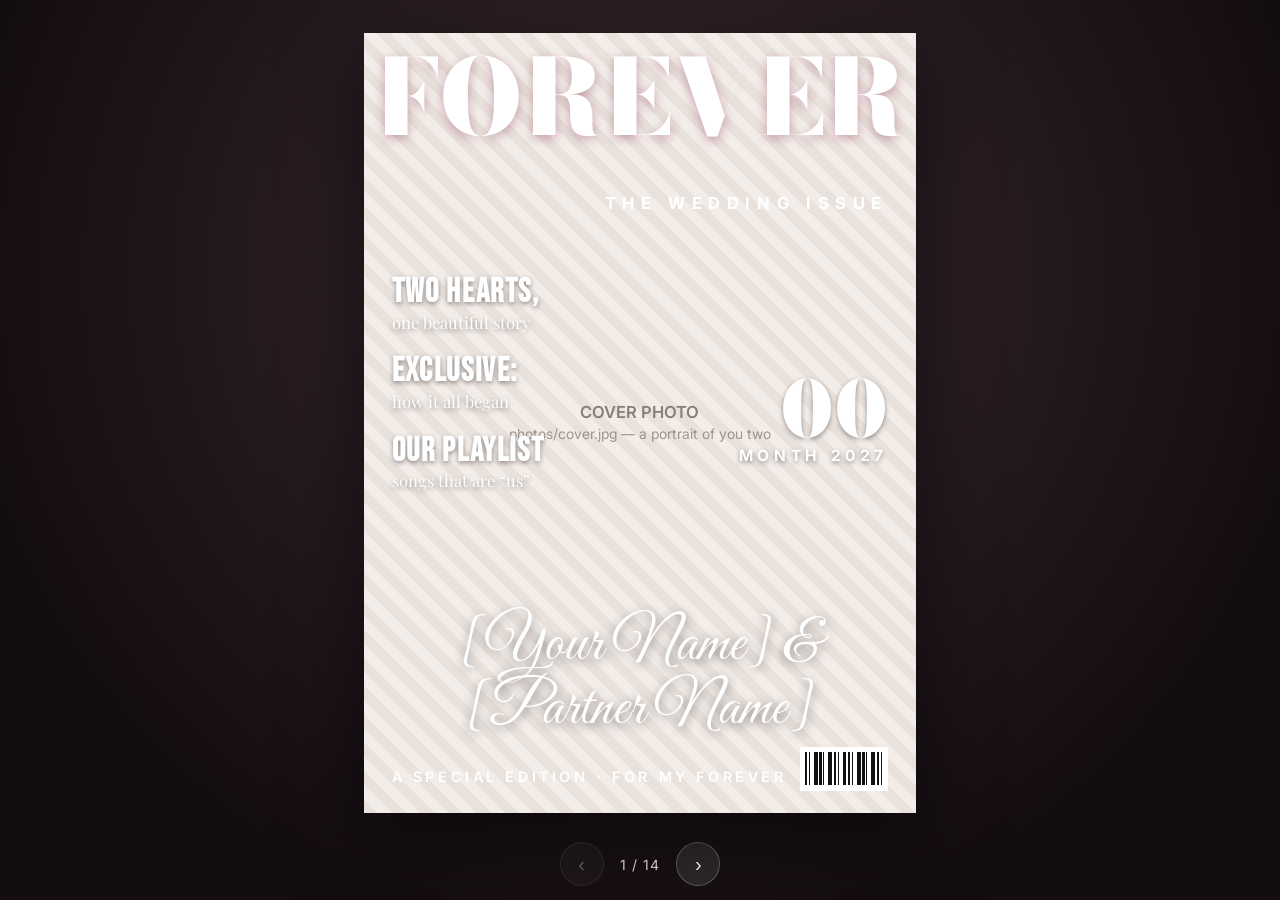
==== s-2LkujtLw9VCy5qex/index.html @ 092d762c "Add wedding magazine Co-Authored-By: Claude Opus 5.5 <noreply@anthropic.com> Claude-Session: https:/" ====
<!DOCTYPE html>
<html lang="en">
<head>
<meta charset="UTF-8">
<meta name="robots" content="noindex, nofollow, noarchive">
<meta name="viewport" content="width=device-width, initial-scale=1">
<title>Forever — The Wedding Issue</title>
<link rel="preconnect" href="https://fonts.googleapis.com">
<link rel="preconnect" href="https://fonts.gstatic.com" crossorigin>
<link href="https://fonts.googleapis.com/css2?family=Bodoni+Moda:ital,wght@0,400;0,700;0,900;1,400&family=Playfair+Display:ital,wght@0,400;0,700;0,900;1,400&family=Great+Vibes&family=Caveat:wght@400;700&family=Bebas+Neue&family=Old+Standard+TT:ital,wght@0,400;0,700;1,400&family=UnifrakturMaguntia&family=Inter:wght@300;400;600&family=Pacifico&display=swap" rel="stylesheet">
<style>
/* =========================================================
   EDIT NAMES / DATES IN THE CONFIG BLOCK AT THE BOTTOM.
   PHOTOS: drop files into /photos with the names shown on
   each placeholder (e.g. photos/cover.jpg). They appear
   automatically.
   ========================================================= */
*{box-sizing:border-box;margin:0;padding:0}
html,body{height:100%}
body{font-family:Inter,sans-serif;background:radial-gradient(circle at 50% 30%,#3b2a2f,#140d10 75%);color:#222;overflow:hidden;display:flex;flex-direction:column}
.stage{flex:1;display:flex;align-items:center;justify-content:center;perspective:2200px;padding:2vh 2vw 0}
.book{display:flex;gap:0;filter:drop-shadow(0 25px 40px rgba(0,0,0,.55))}
.page{--w:min(44vw, calc((100vh - 120px) / 1.414));width:var(--w);aspect-ratio:1/1.414;position:relative;overflow:hidden;container-type:inline-size;background:#fff;display:none}
.page.show{display:block;animation:flipIn .55s ease}
.page.show.left{transform-origin:right center}
.page.show.right{transform-origin:left center}
.page.left::after{content:"";position:absolute;inset:0 0 0 auto;width:8%;background:linear-gradient(to left,rgba(0,0,0,.22),transparent);pointer-events:none;z-index:50}
.page.right::after{content:"";position:absolute;inset:0 auto 0 0;width:8%;background:linear-gradient(to right,rgba(0,0,0,.22),transparent);pointer-events:none;z-index:50}
@keyframes flipIn{from{opacity:0;transform:rotateY(-25deg) scale(.97)}to{opacity:1;transform:none}}
.single .page{--w:min(92vw, calc((100vh - 120px) / 1.414))}
.single .page::after{display:none}
nav{display:flex;align-items:center;justify-content:center;gap:16px;padding:14px;color:#f3dfe4;font-size:14px;letter-spacing:.08em}
nav button{background:rgba(255,255,255,.1);border:1px solid rgba(255,255,255,.25);color:#fff;border-radius:999px;width:44px;height:44px;font-size:20px;cursor:pointer}
nav button:hover{background:rgba(255,255,255,.22)}
nav button:disabled{opacity:.3;cursor:default}

/* ---------- shared pieces ---------- */
.ph{position:absolute;background:repeating-linear-gradient(45deg,#e9e1dc,#e9e1dc 10px,#f3ede9 10px,#f3ede9 20px);background-size:cover;background-position:center;display:flex;align-items:center;justify-content:center;text-align:center;color:#8b7d77;font:600 2.4cqw/1.3 Inter,sans-serif;padding:3cqw;overflow:hidden}
.ph.loaded{color:transparent}
.ph.loaded span{display:none}
.ph span small{display:block;font-weight:400;opacity:.8;margin-top:.6cqw}
.polaroid{position:absolute;background:#fff;padding:2.2cqw 2.2cqw 7cqw;box-shadow:0 1cqw 2.5cqw rgba(0,0,0,.25)}
.polaroid .ph{position:relative;width:100%;height:100%}
.polaroid em{position:absolute;bottom:1.6cqw;left:0;right:0;text-align:center;font:400 3.6cqw Caveat,cursive;color:#333}
.tape{position:absolute;width:16cqw;height:4.5cqw;background:rgba(255,236,190,.75);box-shadow:0 .3cqw .6cqw rgba(0,0,0,.1);z-index:5}
.edit{outline:none}
.abs{position:absolute}
.sticker{position:absolute;font-size:7cqw;line-height:1;z-index:6;filter:drop-shadow(0 .4cqw .5cqw rgba(0,0,0,.2))}
.filmstrip{position:absolute;background:#111;padding:2.5cqw 4.5cqw;display:flex;flex-direction:column;gap:2cqw}
.filmstrip::before,.filmstrip::after{content:"";position:absolute;top:0;bottom:0;width:2.6cqw;background:repeating-linear-gradient(to bottom,transparent 0 1.6cqw,#f5f5f5 1.6cqw 3.2cqw,transparent 3.2cqw 4.4cqw)}
.filmstrip::before{left:1cqw}.filmstrip::after{right:1cqw}
.filmstrip .ph{position:relative;flex:1}

/* ---------- P1: COVER (coquette fashion masthead) ---------- */
.cover{background:#f7c6d3}
.cover .ph{inset:0;font-size:3cqw}
.cover .mast{position:absolute;top:3cqw;left:0;right:0;text-align:center;font:900 19cqw/0.9 "Bodoni Moda",serif;letter-spacing:-.3cqw;white-space:nowrap;color:#fff;mix-blend-mode:normal;text-shadow:0 .5cqw 2cqw rgba(120,20,60,.35);z-index:3}
.cover .issue{position:absolute;top:29cqw;right:5cqw;font:700 3cqw Inter;letter-spacing:.4em;color:#fff;z-index:3}
.cover .lines{position:absolute;left:5cqw;top:44cqw;width:36cqw;color:#fff;z-index:3;text-shadow:0 .3cqw 1cqw rgba(0,0,0,.4)}
.cover .lines b{display:block;font:900 6cqw/1 "Bebas Neue";letter-spacing:.05em}
.cover .lines p{font:400 3cqw/1.3 "Playfair Display";margin:.5cqw 0 4cqw}
.cover .names{position:absolute;bottom:13cqw;left:0;right:0;text-align:center;color:#fff;font:400 11cqw/1.05 "Great Vibes";z-index:3;padding:0 6cqw;text-shadow:0 .5cqw 2cqw rgba(0,0,0,.45)}
.cover .ed{position:absolute;right:5cqw;top:62cqw;text-align:right;color:#fff;z-index:3;text-shadow:0 .3cqw 1cqw rgba(0,0,0,.4)}
.cover .ed b{font:900 14cqw/0.9 "Bodoni Moda";display:block}
.cover .ed span{font:700 2.8cqw Inter;letter-spacing:.3em}
.barcode{position:absolute;bottom:4cqw;right:5cqw;width:16cqw;height:8cqw;background:#fff;padding:1cqw;z-index:3}
.barcode i{display:block;height:100%;background:repeating-linear-gradient(90deg,#111 0 .4cqw,transparent .4cqw .7cqw,#111 .7cqw .9cqw,transparent .9cqw 1.6cqw,#111 1.6cqw 2.3cqw,transparent 2.3cqw 2.6cqw)}
.cover .bottom{position:absolute;bottom:5cqw;left:5cqw;font:600 2.6cqw Inter;letter-spacing:.25em;color:#fff;z-index:3}

/* ---------- P2-3: VINTAGE NEWSPAPER ---------- */
.news{background:#f1e8d6;color:#1d1a16;font-family:"Old Standard TT",serif;padding:4% 5% 6%}
.news.show{display:flex;flex-direction:column}
.news .top{display:flex;justify-content:space-between;font:400 2.2cqw "Old Standard TT";border-bottom:.3cqw solid #1d1a16;padding-bottom:1cqw;text-transform:uppercase;letter-spacing:.1em}
.news .flag{font:400 10.5cqw/1.1 UnifrakturMaguntia;text-align:center;margin:1.5cqw 0 .5cqw}
.news .rule{border-top:.3cqw solid #1d1a16;border-bottom:.15cqw solid #1d1a16;height:1.2cqw;margin-bottom:2.5cqw}
.news h2{font:700 10cqw/0.95 "Playfair Display";text-transform:uppercase;letter-spacing:-.2cqw;text-align:center}
.news h3{font:italic 400 4cqw "Old Standard TT";text-align:center;margin:1.5cqw 0 3cqw}
.news .cols{columns:2;column-gap:4cqw;font-size:3cqw;line-height:1.5;text-align:justify}
.news .cols p+p{margin-top:1.5cqw}
.news .cols p:first-child::first-letter{font:700 8cqw/0.8 "Playfair Display";float:left;margin:.6cqw 1cqw 0 0}
.news .ph{filter:grayscale(1) sepia(.25)}
.news .quote{border-top:.3cqw solid;border-bottom:.3cqw solid;padding:2cqw 0;margin:3cqw 0;font:italic 700 4.4cqw/1.2 "Playfair Display";text-align:center}
.news .cap{font:italic 2.2cqw "Old Standard TT";text-align:center;margin-top:1cqw}

/* ---------- P4-5: COQUETTE PINK SCRAPBOOK ---------- */
.coq{background:#ffe3ea;background-image:linear-gradient(45deg,#ffd0dc 25%,transparent 25%,transparent 75%,#ffd0dc 75%),linear-gradient(45deg,#ffd0dc 25%,transparent 25%,transparent 75%,#ffd0dc 75%);background-size:10cqw 10cqw;background-position:0 0,5cqw 5cqw}
.coq .card{position:absolute;background:#fff;border-radius:3cqw;box-shadow:0 1cqw 3cqw rgba(200,60,110,.25)}
.coq h2{font:400 13cqw/0.9 Pacifico;color:#d6336c;position:absolute}
.player{position:absolute;background:#d6336c;color:#fff;border-radius:3cqw;padding:3.5cqw;box-shadow:0 1cqw 3cqw rgba(160,30,80,.35)}
.player .art{position:relative;width:100%;aspect-ratio:1;border-radius:2cqw}
.player .t{font:700 4cqw Inter;margin-top:2.5cqw}
.player .a{font:400 2.8cqw Inter;opacity:.85}
.player .bar{height:.8cqw;background:rgba(255,255,255,.35);border-radius:1cqw;margin:2.5cqw 0 1cqw;position:relative}
.player .bar::before{content:"";position:absolute;inset:0 45% 0 0;background:#fff;border-radius:1cqw}
.player .times{display:flex;justify-content:space-between;font-size:2.2cqw;opacity:.85}
.player .ctrl{display:flex;justify-content:center;gap:6cqw;font-size:5cqw;margin-top:1.5cqw}
.tracks{position:absolute;font:400 3.4cqw/1.55 Caveat;color:#7a1f42}
.tracks li{list-style:none}
.tracks li::before{content:"♥ ";color:#d6336c}
.coq .note{position:absolute;background:#fff8c9;padding:3cqw;font:400 3.6cqw/1.25 Caveat;color:#5a3a2a;box-shadow:0 .8cqw 1.5cqw rgba(0,0,0,.15);transform:rotate(-3deg)}

/* ---------- P6-7: SEARCH + WHO'S THAT (editorial white) ---------- */
.edi{background:#fff}
.search{position:absolute;left:6cqw;right:6cqw;top:6cqw}
.search .logo{font:700 9cqw "Playfair Display";text-align:center;letter-spacing:-.3cqw}
.search .logo span:nth-child(1){color:#4285f4}.search .logo span:nth-child(2){color:#ea4335}.search .logo span:nth-child(3){color:#fbbc05}.search .logo span:nth-child(4){color:#4285f4}.search .logo span:nth-child(5){color:#34a853}.search .logo span:nth-child(6){color:#ea4335}
.search .box{border:.3cqw solid #ddd;border-radius:10cqw;padding:2.4cqw 4cqw;font:400 3.2cqw Inter;color:#333;margin-top:2cqw;box-shadow:0 .5cqw 1.5cqw rgba(0,0,0,.08);display:flex;gap:2cqw;align-items:center}
.search .tabs{display:flex;gap:4cqw;font:400 2.4cqw Inter;color:#666;margin:2.5cqw 0 0 3cqw}
.search .tabs b{color:#1a73e8;border-bottom:.4cqw solid #1a73e8;padding-bottom:.6cqw}
.grid{position:absolute;display:grid;gap:1.6cqw}
.grid .ph{position:relative}
.who{background:#f6f3ee}
.who h2{position:absolute;right:5cqw;bottom:6cqw;font:400 17cqw/0.82 "Bodoni Moda";text-align:right;color:#111}
.who h2 i{font-style:italic}
.who .tag{position:absolute;font:400 3.6cqw Caveat;background:#fff;padding:1cqw 2.5cqw;box-shadow:0 .5cqw 1cqw rgba(0,0,0,.12)}

/* ---------- P8-9: RED & BLACK ROMANCE ---------- */
.rom{background:#7d0c1c;color:#fff}
.rom.dark{background:#111}
.rom h2{position:absolute;font:400 12cqw/0.95 Pacifico;color:#fff}
.rom .hindi{position:absolute;font:700 8cqw/1 "Bebas Neue";letter-spacing:.06em}
.stamp{position:absolute;background:#fff;padding:2.6cqw;outline:1.6cqw dotted #fff;outline-offset:-.4cqw;box-shadow:0 1.5cqw 3cqw rgba(0,0,0,.35)}
.stamp .ph{position:relative;width:100%;height:100%}
.rom p.small{position:absolute;font:400 2.6cqw/1.5 "Playfair Display";opacity:.9}
.heart{position:absolute;width:30cqw;aspect-ratio:1;background:#e03150;-webkit-mask:url('data:image/svg+xml;utf8,<svg xmlns="http://www.w3.org/2000/svg" viewBox="0 0 24 24"><path d="M12 21s-7.5-4.6-10-9.3C.3 8.3 2.4 4 6.4 4c2.3 0 3.9 1.3 5.6 3.3C13.7 5.3 15.3 4 17.6 4c4 0 6.1 4.3 4.4 7.7C19.5 16.4 12 21 12 21z"/></svg>') center/contain no-repeat;mask:url('data:image/svg+xml;utf8,<svg xmlns="http://www.w3.org/2000/svg" viewBox="0 0 24 24"><path d="M12 21s-7.5-4.6-10-9.3C.3 8.3 2.4 4 6.4 4c2.3 0 3.9 1.3 5.6 3.3C13.7 5.3 15.3 4 17.6 4c4 0 6.1 4.3 4.4 7.7C19.5 16.4 12 21 12 21z"/></svg>') center/contain no-repeat;display:flex;align-items:center;justify-content:center}

/* ---------- P10-11: MINIMAL BEIGE WEDDING ---------- */
.min{background:#f4ede3;color:#4a3f35}
.min h2{position:absolute;font:400 11cqw/1 "Great Vibes";color:#8a6e52}
.min .caps{position:absolute;font:600 2.4cqw Inter;letter-spacing:.45em;text-transform:uppercase;color:#8a6e52}
.min .serif{position:absolute;font:400 3.2cqw/1.6 "Playfair Display";color:#4a3f35}
.timeline{position:absolute;left:12cqw;right:8cqw;top:46cqw;border-left:.3cqw solid #c7b29a;padding-left:6cqw}
.timeline div{position:relative;margin-bottom:5.5cqw}
.timeline div::before{content:"";position:absolute;left:-7.7cqw;top:.8cqw;width:3cqw;height:3cqw;border-radius:50%;background:#f4ede3;border:.4cqw solid #8a6e52}
.timeline b{font:700 2.4cqw Inter;letter-spacing:.3em;color:#8a6e52;display:block}
.timeline span{font:400 4.6cqw "Playfair Display"}
.timeline small{display:block;font:400 2.8cqw/1.4 "Playfair Display";color:#7b6d60;margin-top:.5cqw}
.arch{position:absolute;border-radius:50cqw 50cqw 0 0;overflow:hidden}
.arch .ph{inset:0}

/* ---------- P12: LETTER + PHOTOBOOTH ---------- */
.letter{background:#fffdf8;background-image:repeating-linear-gradient(transparent 0 6.4cqw,#e3e8f4 6.4cqw 6.6cqw);color:#2b2b55}
.letter::before{content:"";position:absolute;left:12cqw;top:0;bottom:0;width:.3cqw;background:#f0a5b5}
.letter .body{position:absolute;left:16cqw;right:7cqw;top:20cqw;font:400 4.4cqw/6.6cqw Caveat}
.letter h2{position:absolute;left:16cqw;top:7cqw;font:400 9cqw Great Vibes;color:#b8325b}
.booth{background:#1a1a1a}
/* ---------- BACK COVER ---------- */
.back{background:#111;color:#fff}
.back .ph{inset:0}
.back .shade{position:absolute;inset:0;background:linear-gradient(transparent 35%,rgba(0,0,0,.85));z-index:2}
.back .card{position:absolute;left:8cqw;right:8cqw;bottom:8cqw;z-index:3;background:rgba(255,255,255,.12);backdrop-filter:blur(6px);border:.2cqw solid rgba(255,255,255,.25);border-radius:4cqw;padding:5cqw}
.back h2{font:400 11cqw/1 "Great Vibes";text-align:center}
.back .t{font:700 4cqw Inter;text-align:center;margin-top:2cqw}
.back .a{font:400 2.8cqw Inter;text-align:center;opacity:.8}
.back .bar{height:.7cqw;background:rgba(255,255,255,.3);margin:3cqw 0 1cqw;border-radius:1cqw;position:relative}
.back .bar::before{content:"";position:absolute;inset:0 30% 0 0;background:#fff;border-radius:1cqw}
.back .ctrl{display:flex;justify-content:center;gap:8cqw;font-size:6cqw;margin-top:2cqw}
.pageno{position:absolute;bottom:2.5cqw;font:600 2cqw Inter;letter-spacing:.2em;opacity:.55;z-index:20}
.left .pageno{left:4cqw}.right .pageno{right:4cqw}
</style>
</head>
<body>
<div class="stage"><div class="book" id="book">

<!-- ============ PAGE 1 — COVER ============ -->
<section class="page cover">
  <div class="ph" data-src="photos/cover.jpg"><span>COVER PHOTO<small>photos/cover.jpg — a portrait of you two</small></span></div>
  <div class="mast edit" contenteditable>FOREVER</div>
  <div class="issue">THE WEDDING ISSUE</div>
  <div class="lines">
    <b class="edit" contenteditable>Two Hearts,</b><p class="edit" contenteditable>one beautiful story</p>
    <b class="edit" contenteditable>Exclusive:</b><p class="edit" contenteditable>how it all began</p>
    <b class="edit" contenteditable>Our Playlist</b><p class="edit" contenteditable>songs that are “us”</p>
  </div>
  <div class="ed"><b data-fill="day">00</b><span data-fill="monthYear">MONTH 2027</span></div>
  <div class="names" data-fill="couple">Name &amp; Name</div>
  <div class="bottom">A SPECIAL EDITION · FOR MY FOREVER</div>
  <div class="barcode"><i></i></div>
</section>

<!-- ============ PAGE 2 — NEWSPAPER (left) ============ -->
<section class="page news">
  <div class="top"><span>Vol. I · No. 1</span><span data-fill="dateLong">Wedding Day</span><span>Priceless</span></div>
  <div class="flag">The Forever Chronicle</div>
  <div class="rule"></div>
  <h2 class="edit" contenteditable>Extra! Extra!<br>They Said Yes!</h2>
  <h3 class="edit" contenteditable>A love story years in the making</h3>
  <div class="ph" data-src="photos/news-1.jpg" style="position:relative;flex:1"><span>PHOTO<small>photos/news-1.jpg — your first photo together</small></span></div>
  <div class="cap edit" contenteditable>Where it all started — [place, year]</div>
</section>

<!-- ============ PAGE 3 — NEWSPAPER (right) ============ -->
<section class="page news">
  <div class="top"><span>Love Section</span><span>Page 3</span><span>Special Report</span></div>
  <div class="cols edit" contenteditable style="margin-top:3cqw">
    <p>[How you met.] It began on an ordinary day in [city], when [Partner] walked in and everything quietly changed. Write the real story here — the first conversation, the first impression, the moment you knew.</p>
    <p>[The first date.] Sources close to the couple confirm the first date involved [place], [food] and a conversation that lasted far longer than planned.</p>
    <p>[The proposal.] On [date], at [place], the question was asked. Witnesses report happy tears and a very quick “yes”.</p>
    <p>[Today.] And now the two begin their greatest chapter yet — together, forever.</p>
  </div>
  <div class="quote edit" contenteditable>“You are my favourite headline.”</div>
  <div class="ph" data-src="photos/news-2.jpg" style="position:relative;flex:1"><span>PHOTO<small>photos/news-2.jpg — the proposal</small></span></div>
</section>

<!-- ============ PAGE 4 — COQUETTE: PLAYLIST (left) ============ -->
<section class="page coq">
  <h2 style="left:6cqw;top:5cqw" class="edit" contenteditable>our<br>playlist</h2>
  <div class="player" style="left:8cqw;top:40cqw;width:46cqw">
    <div class="ph art" data-src="photos/playlist.jpg"><span>PHOTO<small>photos/playlist.jpg</small></span></div>
    <div class="t edit" contenteditable>[Our Song]</div>
    <div class="a edit" contenteditable>[Artist]</div>
    <div class="bar"></div><div class="times"><span>1:42</span><span>3:58</span></div>
    <div class="ctrl"><span>⏮</span><span>⏸</span><span>⏭</span></div>
  </div>
  <ul class="tracks edit" contenteditable style="left:60cqw;top:44cqw;width:36cqw">
    <li>[Song 1]</li><li>[Song 2]</li><li>[Song 3]</li><li>[Song 4]</li><li>[Song 5]</li><li>[Song 6]</li>
  </ul>
  <div class="sticker" style="right:6cqw;top:8cqw">🎀</div>
  <div class="sticker" style="left:58cqw;top:30cqw">🍒</div>
  <div class="note edit" contenteditable style="left:58cqw;bottom:10cqw;width:34cqw">same hearts,<br>same songs,<br>same us ♡</div>
</section>

<!-- ============ PAGE 5 — COQUETTE: LITTLE MOMENTS (right) ============ -->
<section class="page coq">
  <h2 style="right:6cqw;top:5cqw;text-align:right" class="edit" contenteditable>little<br>moments</h2>
  <div class="polaroid" style="left:6cqw;top:12cqw;width:42cqw;height:50cqw;transform:rotate(-5deg)"><div class="ph" data-src="photos/moment-1.jpg"><span>photos/moment-1.jpg</span></div><em class="edit" contenteditable>coffee dates ☕</em></div>
  <div class="tape" style="left:18cqw;top:10cqw;transform:rotate(-8deg)"></div>
  <div class="polaroid" style="right:6cqw;top:44cqw;width:42cqw;height:50cqw;transform:rotate(4deg)"><div class="ph" data-src="photos/moment-2.jpg"><span>photos/moment-2.jpg</span></div><em class="edit" contenteditable>late-night drives</em></div>
  <div class="tape" style="right:16cqw;top:42cqw;transform:rotate(6deg)"></div>
  <div class="polaroid" style="left:8cqw;top:75cqw;width:42cqw;height:50cqw;transform:rotate(-2deg)"><div class="ph" data-src="photos/moment-3.jpg"><span>photos/moment-3.jpg</span></div><em class="edit" contenteditable>our silly faces</em></div>
  <div class="sticker" style="right:8cqw;bottom:12cqw">💗</div>
  <div class="sticker" style="left:44cqw;top:60cqw">🌷</div>
</section>

<!-- ============ PAGE 6 — SEARCH PAGE (left) ============ -->
<section class="page edi">
  <div class="search">
    <div class="logo"><span>L</span><span>o</span><span>v</span><span>e</span><span>l</span><span>y</span></div>
    <div class="box">🔍 <span class="edit" contenteditable>best fiancé in the world</span></div>
    <div class="tabs"><b>All</b><span>Images</span><span>Videos</span><span>News</span></div>
  </div>
  <div class="grid" style="left:6cqw;right:6cqw;top:40cqw;bottom:20cqw;grid-template-columns:1fr 1fr 1fr;grid-template-rows:1fr 1fr">
    <div class="ph" data-src="photos/search-1.jpg" style="grid-row:span 2"><span>search-1.jpg</span></div>
    <div class="ph" data-src="photos/search-2.jpg"><span>search-2.jpg</span></div>
    <div class="ph" data-src="photos/search-3.jpg"><span>search-3.jpg</span></div>
    <div class="ph" data-src="photos/search-4.jpg"><span>search-4.jpg</span></div>
    <div class="ph" data-src="photos/search-5.jpg"><span>search-5.jpg</span></div>
  </div>
  <div class="abs edit" contenteditable style="left:6cqw;right:6cqw;bottom:7cqw;font:400 2.8cqw/1.5 Inter;color:#555">About 1 result (0.00 seconds) — <b data-fill="partner">[Partner]</b>. There is only one, and I'm marrying them.</div>
</section>

<!-- ============ PAGE 7 — WHO'S THAT (right) ============ -->
<section class="page who">
  <div class="ph" data-src="photos/who-main.jpg" style="left:6cqw;top:6cqw;width:52cqw;height:70cqw"><span>MAIN PHOTO<small>photos/who-main.jpg</small></span></div>
  <div class="ph" data-src="photos/who-2.jpg" style="right:6cqw;top:6cqw;width:30cqw;height:34cqw"><span>who-2.jpg</span></div>
  <div class="ph" data-src="photos/who-3.jpg" style="right:6cqw;top:43cqw;width:30cqw;height:34cqw"><span>who-3.jpg</span></div>
  <div class="tag edit" contenteditable style="left:10cqw;top:72cqw;transform:rotate(-4deg)">with love,</div>
  <h2 class="edit" contenteditable>Who's<br><i>that</i><br>guy?</h2>
  <div class="abs edit" contenteditable style="left:6cqw;top:84cqw;width:38cqw;font:400 2.8cqw/1.5 'Playfair Display'">[Three words that describe them.] Kind. Funny. Mine. Write a few lines about what makes them, them.</div>
</section>

<!-- ============ PAGE 8 — RED ROMANCE (left) ============ -->
<section class="page rom">
  <div class="hindi edit" contenteditable style="left:6cqw;top:6cqw">CHAAR KADAM</div>
  <h2 style="left:6cqw;top:14cqw" class="edit" contenteditable>bas chaar<br>kadam…</h2>
  <div class="stamp" style="left:10cqw;top:48cqw;width:56cqw;height:66cqw;transform:rotate(-3deg)"><div class="ph" data-src="photos/romance-1.jpg"><span>photos/romance-1.jpg</span></div></div>
  <div class="sticker" style="right:8cqw;top:46cqw">🌹</div>
  <p class="small edit" contenteditable style="left:8cqw;right:8cqw;bottom:9cqw">[A favourite song lyric or a line just for them.]</p>
</section>

<!-- ============ PAGE 9 — BLACK ROMANCE + FILMSTRIP (right) ============ -->
<section class="page rom dark">
  <div class="filmstrip" style="left:6cqw;top:6cqw;width:34cqw;bottom:6cqw">
    <div class="ph" data-src="photos/film-1.jpg"><span>film-1</span></div>
    <div class="ph" data-src="photos/film-2.jpg"><span>film-2</span></div>
    <div class="ph" data-src="photos/film-3.jpg"><span>film-3</span></div>
    <div class="ph" data-src="photos/film-4.jpg"><span>film-4</span></div>
  </div>
  <div class="heart" style="right:10cqw;top:10cqw;width:40cqw"></div>
  <div class="hindi edit" contenteditable style="right:6cqw;top:56cqw;text-align:right;color:#e03150">TU MERI<br>DUNIYA</div>
  <p class="small edit" contenteditable style="left:46cqw;right:6cqw;top:78cqw">[A memory only the two of you share — the trip, the fight you laughed about, the night everything felt right.]</p>
</section>

<!-- ============ PAGE 10 — MINIMAL: OUR JOURNEY (left) ============ -->
<section class="page min">
  <div class="caps" style="left:12cqw;top:9cqw">Our Journey</div>
  <h2 style="left:10cqw;top:13cqw" class="edit" contenteditable>from hello to forever</h2>
  <div class="timeline edit" contenteditable>
    <div><b>[YEAR]</b><span>We met</span><small>[Where and how]</small></div>
    <div><b>[YEAR]</b><span>First date</span><small>[What you did]</small></div>
    <div><b>[YEAR]</b><span>First trip</span><small>[Where you went]</small></div>
    <div><b>[YEAR]</b><span>The proposal</span><small>[The moment]</small></div>
    <div><b data-fill="year">[YEAR]</b><span>Forever begins</span><small>Our wedding day</small></div>
  </div>
</section>

<!-- ============ PAGE 11 — MINIMAL: HAPPY WEDDING (right) ============ -->
<section class="page min">
  <div class="arch" style="left:14cqw;right:14cqw;top:8cqw;height:88cqw"><div class="ph" data-src="photos/wedding.jpg"><span>WEDDING PHOTO<small>photos/wedding.jpg</small></span></div></div>
  <h2 style="left:0;right:0;top:100cqw;text-align:center" class="edit" contenteditable>Happy Wedding</h2>
  <div class="caps" style="left:0;right:0;top:118cqw;text-align:center" data-fill="coupleCaps">NAME &amp; NAME</div>
  <div class="caps" style="left:0;right:0;top:123cqw;text-align:center;letter-spacing:.3em" data-fill="dateLong">DATE</div>
</section>

<!-- ============ PAGE 12 — LOVE LETTER (left) ============ -->
<section class="page letter">
  <h2 class="edit" contenteditable>A letter to you</h2>
  <div class="body edit" contenteditable>
    My love,<br><br>
    [Write your letter here. What you felt the first time you saw them, what you love most, what you promise for the years ahead.]<br><br>
    Thank you for choosing me, every single day.<br><br>
    Forever yours,<br><span data-fill="you">[Your Name]</span> ♡
  </div>
</section>

<!-- ============ PAGE 13 — PHOTOBOOTH (right) ============ -->
<section class="page booth">
  <div class="abs edit" contenteditable style="left:0;right:0;top:6cqw;text-align:center;font:400 10cqw Pacifico;color:#fff">photo dump</div>
  <div class="filmstrip" style="left:8cqw;top:24cqw;width:26cqw;bottom:8cqw;background:#fff;transform:rotate(-3deg)">
    <div class="ph" data-src="photos/booth-1.jpg"><span>1</span></div><div class="ph" data-src="photos/booth-2.jpg"><span>2</span></div><div class="ph" data-src="photos/booth-3.jpg"><span>3</span></div><div class="ph" data-src="photos/booth-4.jpg"><span>4</span></div>
  </div>
  <div class="filmstrip" style="left:37cqw;top:22cqw;width:26cqw;bottom:10cqw;background:#fff;transform:rotate(2deg)">
    <div class="ph" data-src="photos/booth-5.jpg"><span>5</span></div><div class="ph" data-src="photos/booth-6.jpg"><span>6</span></div><div class="ph" data-src="photos/booth-7.jpg"><span>7</span></div><div class="ph" data-src="photos/booth-8.jpg"><span>8</span></div>
  </div>
  <div class="filmstrip" style="left:66cqw;top:25cqw;width:26cqw;bottom:7cqw;background:#fff;transform:rotate(-1.5deg)">
    <div class="ph" data-src="photos/booth-9.jpg"><span>9</span></div><div class="ph" data-src="photos/booth-10.jpg"><span>10</span></div><div class="ph" data-src="photos/booth-11.jpg"><span>11</span></div><div class="ph" data-src="photos/booth-12.jpg"><span>12</span></div>
  </div>
</section>

<!-- ============ BACK COVER ============ -->
<section class="page back">
  <div class="ph" data-src="photos/back.jpg"><span>BACK COVER PHOTO<small>photos/back.jpg</small></span></div>
  <div class="shade"></div>
  <div class="card">
    <h2 class="edit" contenteditable>You're my home</h2>
    <div class="t edit" contenteditable>The One &amp; Only</div>
    <div class="a" data-fill="couple">Name &amp; Name</div>
    <div class="bar"></div>
    <div class="ctrl"><span>⏮</span><span>⏸</span><span>⏭</span></div>
  </div>
</section>

</div></div>
<nav><button id="prev" aria-label="Previous">‹</button><span id="count"></span><button id="next" aria-label="Next">›</button></nav>

<script>
/* ================== EDIT THESE ================== */
const CONFIG = {
  you:      "[Your Name]",
  partner:  "[Partner Name]",
  day:      "00",
  month:    "Month",
  year:     "2027"
};
/* ================================================ */
const fills = {
  you: CONFIG.you, partner: CONFIG.partner, day: CONFIG.day, year: CONFIG.year,
  monthYear: (CONFIG.month + " " + CONFIG.year).toUpperCase(),
  couple: CONFIG.you + " & " + CONFIG.partner,
  coupleCaps: (CONFIG.you + " & " + CONFIG.partner).toUpperCase(),
  dateLong: CONFIG.day + " " + CONFIG.month + " " + CONFIG.year
};
document.querySelectorAll("[data-fill]").forEach(el => { el.textContent = fills[el.dataset.fill] ?? el.textContent; });

// load photos if they exist, otherwise keep placeholder
document.querySelectorAll(".ph[data-src]").forEach(el => {
  const img = new Image();
  img.onload = () => { el.style.backgroundImage = `url("${el.dataset.src}")`; el.classList.add("loaded"); };
  img.src = el.dataset.src;
});

// page numbers
const pages = [...document.querySelectorAll(".page")];
pages.forEach((p, i) => { if (i > 0 && i < pages.length - 1) { const n = document.createElement("div"); n.className = "pageno"; n.textContent = String(i + 1).padStart(2, "0"); p.appendChild(n); } });

// views: single page on narrow screens; spreads on wide screens (cover & back alone)
const book = document.getElementById("book");
let views = [], v = 0;
function buildViews() {
  const single = window.innerWidth < 900 || window.innerHeight > window.innerWidth;
  book.classList.toggle("single", single);
  if (single) views = pages.map((_, i) => [i]);
  else { views = [[0]]; for (let i = 1; i < pages.length - 1; i += 2) views.push(i + 1 < pages.length - 1 ? [i, i + 1] : [i]); views.push([pages.length - 1]); }
}
function render() {
  pages.forEach(p => p.classList.remove("show", "left", "right"));
  const cur = views[v];
  cur.forEach((i, k) => { pages[i].classList.add("show"); if (cur.length === 2) pages[i].classList.add(k ? "right" : "left"); });
  document.getElementById("count").textContent = cur.map(i => i + 1).join("–") + " / " + pages.length;
  document.getElementById("prev").disabled = v === 0;
  document.getElementById("next").disabled = v === views.length - 1;
}
function go(d) { const nv = Math.min(views.length - 1, Math.max(0, v + d)); if (nv !== v) { v = nv; render(); } }
function relayout() { const first = views.length ? views[v][0] : 0; buildViews(); v = Math.max(0, views.findIndex(x => x.includes(first))); render(); }
document.getElementById("prev").onclick = () => go(-1);
document.getElementById("next").onclick = () => go(1);
document.addEventListener("keydown", e => { if (document.activeElement.isContentEditable) return; if (e.key === "ArrowRight") go(1); if (e.key === "ArrowLeft") go(-1); });
let sx = null;
document.addEventListener("touchstart", e => sx = e.touches[0].clientX, { passive: true });
document.addEventListener("touchend", e => { if (sx === null) return; const dx = e.changedTouches[0].clientX - sx; if (Math.abs(dx) > 50) go(dx < 0 ? 1 : -1); sx = null; });
window.addEventListener("resize", relayout);
relayout();
</script>
</body>
</html>
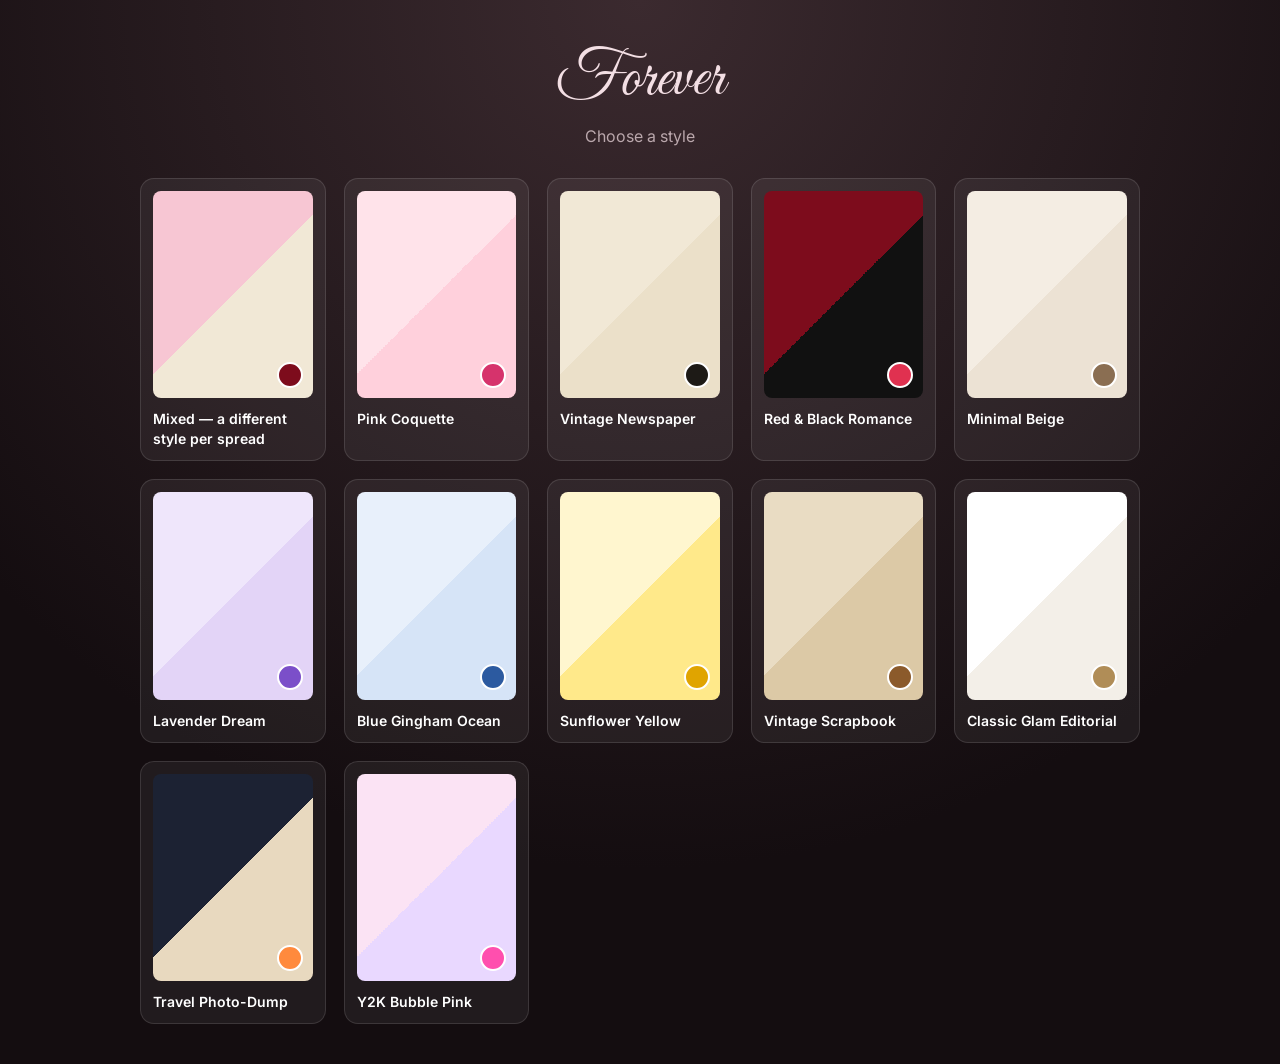
==== commit 8fcb87c8: "Add 11 single-style magazine versions and style picker Co-Authored-By: Claude Opus 5.5 <noreply@anth" ====
--- a/s-2LkujtLw9VCy5qex/index.html
+++ b/s-2LkujtLw9VCy5qex/index.html
@@ -1,405 +1,8 @@
-<!DOCTYPE html>
-<html lang="en">
-<head>
-<meta charset="UTF-8">
-<meta name="robots" content="noindex, nofollow, noarchive">
-<meta name="viewport" content="width=device-width, initial-scale=1">
-<title>Forever — The Wedding Issue</title>
-<link rel="preconnect" href="https://fonts.googleapis.com">
-<link rel="preconnect" href="https://fonts.gstatic.com" crossorigin>
-<link href="https://fonts.googleapis.com/css2?family=Bodoni+Moda:ital,wght@0,400;0,700;0,900;1,400&family=Playfair+Display:ital,wght@0,400;0,700;0,900;1,400&family=Great+Vibes&family=Caveat:wght@400;700&family=Bebas+Neue&family=Old+Standard+TT:ital,wght@0,400;0,700;1,400&family=UnifrakturMaguntia&family=Inter:wght@300;400;600&family=Pacifico&display=swap" rel="stylesheet">
-<style>
-/* =========================================================
-   EDIT NAMES / DATES IN THE CONFIG BLOCK AT THE BOTTOM.
-   PHOTOS: drop files into /photos with the names shown on
-   each placeholder (e.g. photos/cover.jpg). They appear
-   automatically.
-   ========================================================= */
-*{box-sizing:border-box;margin:0;padding:0}
-html,body{height:100%}
-body{font-family:Inter,sans-serif;background:radial-gradient(circle at 50% 30%,#3b2a2f,#140d10 75%);color:#222;overflow:hidden;display:flex;flex-direction:column}
-.stage{flex:1;display:flex;align-items:center;justify-content:center;perspective:2200px;padding:2vh 2vw 0}
-.book{display:flex;gap:0;filter:drop-shadow(0 25px 40px rgba(0,0,0,.55))}
-.page{--w:min(44vw, calc((100vh - 120px) / 1.414));width:var(--w);aspect-ratio:1/1.414;position:relative;overflow:hidden;container-type:inline-size;background:#fff;display:none}
-.page.show{display:block;animation:flipIn .55s ease}
-.page.show.left{transform-origin:right center}
-.page.show.right{transform-origin:left center}
-.page.left::after{content:"";position:absolute;inset:0 0 0 auto;width:8%;background:linear-gradient(to left,rgba(0,0,0,.22),transparent);pointer-events:none;z-index:50}
-.page.right::after{content:"";position:absolute;inset:0 auto 0 0;width:8%;background:linear-gradient(to right,rgba(0,0,0,.22),transparent);pointer-events:none;z-index:50}
-@keyframes flipIn{from{opacity:0;transform:rotateY(-25deg) scale(.97)}to{opacity:1;transform:none}}
-.single .page{--w:min(92vw, calc((100vh - 120px) / 1.414))}
-.single .page::after{display:none}
-nav{display:flex;align-items:center;justify-content:center;gap:16px;padding:14px;color:#f3dfe4;font-size:14px;letter-spacing:.08em}
-nav button{background:rgba(255,255,255,.1);border:1px solid rgba(255,255,255,.25);color:#fff;border-radius:999px;width:44px;height:44px;font-size:20px;cursor:pointer}
-nav button:hover{background:rgba(255,255,255,.22)}
-nav button:disabled{opacity:.3;cursor:default}
-
-/* ---------- shared pieces ---------- */
-.ph{position:absolute;background:repeating-linear-gradient(45deg,#e9e1dc,#e9e1dc 10px,#f3ede9 10px,#f3ede9 20px);background-size:cover;background-position:center;display:flex;align-items:center;justify-content:center;text-align:center;color:#8b7d77;font:600 2.4cqw/1.3 Inter,sans-serif;padding:3cqw;overflow:hidden}
-.ph.loaded{color:transparent}
-.ph.loaded span{display:none}
-.ph span small{display:block;font-weight:400;opacity:.8;margin-top:.6cqw}
-.polaroid{position:absolute;background:#fff;padding:2.2cqw 2.2cqw 7cqw;box-shadow:0 1cqw 2.5cqw rgba(0,0,0,.25)}
-.polaroid .ph{position:relative;width:100%;height:100%}
-.polaroid em{position:absolute;bottom:1.6cqw;left:0;right:0;text-align:center;font:400 3.6cqw Caveat,cursive;color:#333}
-.tape{position:absolute;width:16cqw;height:4.5cqw;background:rgba(255,236,190,.75);box-shadow:0 .3cqw .6cqw rgba(0,0,0,.1);z-index:5}
-.edit{outline:none}
-.abs{position:absolute}
-.sticker{position:absolute;font-size:7cqw;line-height:1;z-index:6;filter:drop-shadow(0 .4cqw .5cqw rgba(0,0,0,.2))}
-.filmstrip{position:absolute;background:#111;padding:2.5cqw 4.5cqw;display:flex;flex-direction:column;gap:2cqw}
-.filmstrip::before,.filmstrip::after{content:"";position:absolute;top:0;bottom:0;width:2.6cqw;background:repeating-linear-gradient(to bottom,transparent 0 1.6cqw,#f5f5f5 1.6cqw 3.2cqw,transparent 3.2cqw 4.4cqw)}
-.filmstrip::before{left:1cqw}.filmstrip::after{right:1cqw}
-.filmstrip .ph{position:relative;flex:1}
-
-/* ---------- P1: COVER (coquette fashion masthead) ---------- */
-.cover{background:#f7c6d3}
-.cover .ph{inset:0;font-size:3cqw}
-.cover .mast{position:absolute;top:3cqw;left:0;right:0;text-align:center;font:900 19cqw/0.9 "Bodoni Moda",serif;letter-spacing:-.3cqw;white-space:nowrap;color:#fff;mix-blend-mode:normal;text-shadow:0 .5cqw 2cqw rgba(120,20,60,.35);z-index:3}
-.cover .issue{position:absolute;top:29cqw;right:5cqw;font:700 3cqw Inter;letter-spacing:.4em;color:#fff;z-index:3}
-.cover .lines{position:absolute;left:5cqw;top:44cqw;width:36cqw;color:#fff;z-index:3;text-shadow:0 .3cqw 1cqw rgba(0,0,0,.4)}
-.cover .lines b{display:block;font:900 6cqw/1 "Bebas Neue";letter-spacing:.05em}
-.cover .lines p{font:400 3cqw/1.3 "Playfair Display";margin:.5cqw 0 4cqw}
-.cover .names{position:absolute;bottom:13cqw;left:0;right:0;text-align:center;color:#fff;font:400 11cqw/1.05 "Great Vibes";z-index:3;padding:0 6cqw;text-shadow:0 .5cqw 2cqw rgba(0,0,0,.45)}
-.cover .ed{position:absolute;right:5cqw;top:62cqw;text-align:right;color:#fff;z-index:3;text-shadow:0 .3cqw 1cqw rgba(0,0,0,.4)}
-.cover .ed b{font:900 14cqw/0.9 "Bodoni Moda";display:block}
-.cover .ed span{font:700 2.8cqw Inter;letter-spacing:.3em}
-.barcode{position:absolute;bottom:4cqw;right:5cqw;width:16cqw;height:8cqw;background:#fff;padding:1cqw;z-index:3}
-.barcode i{display:block;height:100%;background:repeating-linear-gradient(90deg,#111 0 .4cqw,transparent .4cqw .7cqw,#111 .7cqw .9cqw,transparent .9cqw 1.6cqw,#111 1.6cqw 2.3cqw,transparent 2.3cqw 2.6cqw)}
-.cover .bottom{position:absolute;bottom:5cqw;left:5cqw;font:600 2.6cqw Inter;letter-spacing:.25em;color:#fff;z-index:3}
-
-/* ---------- P2-3: VINTAGE NEWSPAPER ---------- */
-.news{background:#f1e8d6;color:#1d1a16;font-family:"Old Standard TT",serif;padding:4% 5% 6%}
-.news.show{display:flex;flex-direction:column}
-.news .top{display:flex;justify-content:space-between;font:400 2.2cqw "Old Standard TT";border-bottom:.3cqw solid #1d1a16;padding-bottom:1cqw;text-transform:uppercase;letter-spacing:.1em}
-.news .flag{font:400 10.5cqw/1.1 UnifrakturMaguntia;text-align:center;margin:1.5cqw 0 .5cqw}
-.news .rule{border-top:.3cqw solid #1d1a16;border-bottom:.15cqw solid #1d1a16;height:1.2cqw;margin-bottom:2.5cqw}
-.news h2{font:700 10cqw/0.95 "Playfair Display";text-transform:uppercase;letter-spacing:-.2cqw;text-align:center}
-.news h3{font:italic 400 4cqw "Old Standard TT";text-align:center;margin:1.5cqw 0 3cqw}
-.news .cols{columns:2;column-gap:4cqw;font-size:3cqw;line-height:1.5;text-align:justify}
-.news .cols p+p{margin-top:1.5cqw}
-.news .cols p:first-child::first-letter{font:700 8cqw/0.8 "Playfair Display";float:left;margin:.6cqw 1cqw 0 0}
-.news .ph{filter:grayscale(1) sepia(.25)}
-.news .quote{border-top:.3cqw solid;border-bottom:.3cqw solid;padding:2cqw 0;margin:3cqw 0;font:italic 700 4.4cqw/1.2 "Playfair Display";text-align:center}
-.news .cap{font:italic 2.2cqw "Old Standard TT";text-align:center;margin-top:1cqw}
-
-/* ---------- P4-5: COQUETTE PINK SCRAPBOOK ---------- */
-.coq{background:#ffe3ea;background-image:linear-gradient(45deg,#ffd0dc 25%,transparent 25%,transparent 75%,#ffd0dc 75%),linear-gradient(45deg,#ffd0dc 25%,transparent 25%,transparent 75%,#ffd0dc 75%);background-size:10cqw 10cqw;background-position:0 0,5cqw 5cqw}
-.coq .card{position:absolute;background:#fff;border-radius:3cqw;box-shadow:0 1cqw 3cqw rgba(200,60,110,.25)}
-.coq h2{font:400 13cqw/0.9 Pacifico;color:#d6336c;position:absolute}
-.player{position:absolute;background:#d6336c;color:#fff;border-radius:3cqw;padding:3.5cqw;box-shadow:0 1cqw 3cqw rgba(160,30,80,.35)}
-.player .art{position:relative;width:100%;aspect-ratio:1;border-radius:2cqw}
-.player .t{font:700 4cqw Inter;margin-top:2.5cqw}
-.player .a{font:400 2.8cqw Inter;opacity:.85}
-.player .bar{height:.8cqw;background:rgba(255,255,255,.35);border-radius:1cqw;margin:2.5cqw 0 1cqw;position:relative}
-.player .bar::before{content:"";position:absolute;inset:0 45% 0 0;background:#fff;border-radius:1cqw}
-.player .times{display:flex;justify-content:space-between;font-size:2.2cqw;opacity:.85}
-.player .ctrl{display:flex;justify-content:center;gap:6cqw;font-size:5cqw;margin-top:1.5cqw}
-.tracks{position:absolute;font:400 3.4cqw/1.55 Caveat;color:#7a1f42}
-.tracks li{list-style:none}
-.tracks li::before{content:"♥ ";color:#d6336c}
-.coq .note{position:absolute;background:#fff8c9;padding:3cqw;font:400 3.6cqw/1.25 Caveat;color:#5a3a2a;box-shadow:0 .8cqw 1.5cqw rgba(0,0,0,.15);transform:rotate(-3deg)}
-
-/* ---------- P6-7: SEARCH + WHO'S THAT (editorial white) ---------- */
-.edi{background:#fff}
-.search{position:absolute;left:6cqw;right:6cqw;top:6cqw}
-.search .logo{font:700 9cqw "Playfair Display";text-align:center;letter-spacing:-.3cqw}
-.search .logo span:nth-child(1){color:#4285f4}.search .logo span:nth-child(2){color:#ea4335}.search .logo span:nth-child(3){color:#fbbc05}.search .logo span:nth-child(4){color:#4285f4}.search .logo span:nth-child(5){color:#34a853}.search .logo span:nth-child(6){color:#ea4335}
-.search .box{border:.3cqw solid #ddd;border-radius:10cqw;padding:2.4cqw 4cqw;font:400 3.2cqw Inter;color:#333;margin-top:2cqw;box-shadow:0 .5cqw 1.5cqw rgba(0,0,0,.08);display:flex;gap:2cqw;align-items:center}
-.search .tabs{display:flex;gap:4cqw;font:400 2.4cqw Inter;color:#666;margin:2.5cqw 0 0 3cqw}
-.search .tabs b{color:#1a73e8;border-bottom:.4cqw solid #1a73e8;padding-bottom:.6cqw}
-.grid{position:absolute;display:grid;gap:1.6cqw}
-.grid .ph{position:relative}
-.who{background:#f6f3ee}
-.who h2{position:absolute;right:5cqw;bottom:6cqw;font:400 17cqw/0.82 "Bodoni Moda";text-align:right;color:#111}
-.who h2 i{font-style:italic}
-.who .tag{position:absolute;font:400 3.6cqw Caveat;background:#fff;padding:1cqw 2.5cqw;box-shadow:0 .5cqw 1cqw rgba(0,0,0,.12)}
-
-/* ---------- P8-9: RED & BLACK ROMANCE ---------- */
-.rom{background:#7d0c1c;color:#fff}
-.rom.dark{background:#111}
-.rom h2{position:absolute;font:400 12cqw/0.95 Pacifico;color:#fff}
-.rom .hindi{position:absolute;font:700 8cqw/1 "Bebas Neue";letter-spacing:.06em}
-.stamp{position:absolute;background:#fff;padding:2.6cqw;outline:1.6cqw dotted #fff;outline-offset:-.4cqw;box-shadow:0 1.5cqw 3cqw rgba(0,0,0,.35)}
-.stamp .ph{position:relative;width:100%;height:100%}
-.rom p.small{position:absolute;font:400 2.6cqw/1.5 "Playfair Display";opacity:.9}
-.heart{position:absolute;width:30cqw;aspect-ratio:1;background:#e03150;-webkit-mask:url('data:image/svg+xml;utf8,<svg xmlns="http://www.w3.org/2000/svg" viewBox="0 0 24 24"><path d="M12 21s-7.5-4.6-10-9.3C.3 8.3 2.4 4 6.4 4c2.3 0 3.9 1.3 5.6 3.3C13.7 5.3 15.3 4 17.6 4c4 0 6.1 4.3 4.4 7.7C19.5 16.4 12 21 12 21z"/></svg>') center/contain no-repeat;mask:url('data:image/svg+xml;utf8,<svg xmlns="http://www.w3.org/2000/svg" viewBox="0 0 24 24"><path d="M12 21s-7.5-4.6-10-9.3C.3 8.3 2.4 4 6.4 4c2.3 0 3.9 1.3 5.6 3.3C13.7 5.3 15.3 4 17.6 4c4 0 6.1 4.3 4.4 7.7C19.5 16.4 12 21 12 21z"/></svg>') center/contain no-repeat;display:flex;align-items:center;justify-content:center}
-
-/* ---------- P10-11: MINIMAL BEIGE WEDDING ---------- */
-.min{background:#f4ede3;color:#4a3f35}
-.min h2{position:absolute;font:400 11cqw/1 "Great Vibes";color:#8a6e52}
-.min .caps{position:absolute;font:600 2.4cqw Inter;letter-spacing:.45em;text-transform:uppercase;color:#8a6e52}
-.min .serif{position:absolute;font:400 3.2cqw/1.6 "Playfair Display";color:#4a3f35}
-.timeline{position:absolute;left:12cqw;right:8cqw;top:46cqw;border-left:.3cqw solid #c7b29a;padding-left:6cqw}
-.timeline div{position:relative;margin-bottom:5.5cqw}
-.timeline div::before{content:"";position:absolute;left:-7.7cqw;top:.8cqw;width:3cqw;height:3cqw;border-radius:50%;background:#f4ede3;border:.4cqw solid #8a6e52}
-.timeline b{font:700 2.4cqw Inter;letter-spacing:.3em;color:#8a6e52;display:block}
-.timeline span{font:400 4.6cqw "Playfair Display"}
-.timeline small{display:block;font:400 2.8cqw/1.4 "Playfair Display";color:#7b6d60;margin-top:.5cqw}
-.arch{position:absolute;border-radius:50cqw 50cqw 0 0;overflow:hidden}
-.arch .ph{inset:0}
-
-/* ---------- P12: LETTER + PHOTOBOOTH ---------- */
-.letter{background:#fffdf8;background-image:repeating-linear-gradient(transparent 0 6.4cqw,#e3e8f4 6.4cqw 6.6cqw);color:#2b2b55}
-.letter::before{content:"";position:absolute;left:12cqw;top:0;bottom:0;width:.3cqw;background:#f0a5b5}
-.letter .body{position:absolute;left:16cqw;right:7cqw;top:20cqw;font:400 4.4cqw/6.6cqw Caveat}
-.letter h2{position:absolute;left:16cqw;top:7cqw;font:400 9cqw Great Vibes;color:#b8325b}
-.booth{background:#1a1a1a}
-/* ---------- BACK COVER ---------- */
-.back{background:#111;color:#fff}
-.back .ph{inset:0}
-.back .shade{position:absolute;inset:0;background:linear-gradient(transparent 35%,rgba(0,0,0,.85));z-index:2}
-.back .card{position:absolute;left:8cqw;right:8cqw;bottom:8cqw;z-index:3;background:rgba(255,255,255,.12);backdrop-filter:blur(6px);border:.2cqw solid rgba(255,255,255,.25);border-radius:4cqw;padding:5cqw}
-.back h2{font:400 11cqw/1 "Great Vibes";text-align:center}
-.back .t{font:700 4cqw Inter;text-align:center;margin-top:2cqw}
-.back .a{font:400 2.8cqw Inter;text-align:center;opacity:.8}
-.back .bar{height:.7cqw;background:rgba(255,255,255,.3);margin:3cqw 0 1cqw;border-radius:1cqw;position:relative}
-.back .bar::before{content:"";position:absolute;inset:0 30% 0 0;background:#fff;border-radius:1cqw}
-.back .ctrl{display:flex;justify-content:center;gap:8cqw;font-size:6cqw;margin-top:2cqw}
-.pageno{position:absolute;bottom:2.5cqw;font:600 2cqw Inter;letter-spacing:.2em;opacity:.55;z-index:20}
-.left .pageno{left:4cqw}.right .pageno{right:4cqw}
-</style>
-</head>
-<body>
-<div class="stage"><div class="book" id="book">
-
-<!-- ============ PAGE 1 — COVER ============ -->
-<section class="page cover">
-  <div class="ph" data-src="photos/cover.jpg"><span>COVER PHOTO<small>photos/cover.jpg — a portrait of you two</small></span></div>
-  <div class="mast edit" contenteditable>FOREVER</div>
-  <div class="issue">THE WEDDING ISSUE</div>
-  <div class="lines">
-    <b class="edit" contenteditable>Two Hearts,</b><p class="edit" contenteditable>one beautiful story</p>
-    <b class="edit" contenteditable>Exclusive:</b><p class="edit" contenteditable>how it all began</p>
-    <b class="edit" contenteditable>Our Playlist</b><p class="edit" contenteditable>songs that are “us”</p>
-  </div>
-  <div class="ed"><b data-fill="day">00</b><span data-fill="monthYear">MONTH 2027</span></div>
-  <div class="names" data-fill="couple">Name &amp; Name</div>
-  <div class="bottom">A SPECIAL EDITION · FOR MY FOREVER</div>
-  <div class="barcode"><i></i></div>
-</section>
-
-<!-- ============ PAGE 2 — NEWSPAPER (left) ============ -->
-<section class="page news">
-  <div class="top"><span>Vol. I · No. 1</span><span data-fill="dateLong">Wedding Day</span><span>Priceless</span></div>
-  <div class="flag">The Forever Chronicle</div>
-  <div class="rule"></div>
-  <h2 class="edit" contenteditable>Extra! Extra!<br>They Said Yes!</h2>
-  <h3 class="edit" contenteditable>A love story years in the making</h3>
-  <div class="ph" data-src="photos/news-1.jpg" style="position:relative;flex:1"><span>PHOTO<small>photos/news-1.jpg — your first photo together</small></span></div>
-  <div class="cap edit" contenteditable>Where it all started — [place, year]</div>
-</section>
-
-<!-- ============ PAGE 3 — NEWSPAPER (right) ============ -->
-<section class="page news">
-  <div class="top"><span>Love Section</span><span>Page 3</span><span>Special Report</span></div>
-  <div class="cols edit" contenteditable style="margin-top:3cqw">
-    <p>[How you met.] It began on an ordinary day in [city], when [Partner] walked in and everything quietly changed. Write the real story here — the first conversation, the first impression, the moment you knew.</p>
-    <p>[The first date.] Sources close to the couple confirm the first date involved [place], [food] and a conversation that lasted far longer than planned.</p>
-    <p>[The proposal.] On [date], at [place], the question was asked. Witnesses report happy tears and a very quick “yes”.</p>
-    <p>[Today.] And now the two begin their greatest chapter yet — together, forever.</p>
-  </div>
-  <div class="quote edit" contenteditable>“You are my favourite headline.”</div>
-  <div class="ph" data-src="photos/news-2.jpg" style="position:relative;flex:1"><span>PHOTO<small>photos/news-2.jpg — the proposal</small></span></div>
-</section>
-
-<!-- ============ PAGE 4 — COQUETTE: PLAYLIST (left) ============ -->
-<section class="page coq">
-  <h2 style="left:6cqw;top:5cqw" class="edit" contenteditable>our<br>playlist</h2>
-  <div class="player" style="left:8cqw;top:40cqw;width:46cqw">
-    <div class="ph art" data-src="photos/playlist.jpg"><span>PHOTO<small>photos/playlist.jpg</small></span></div>
-    <div class="t edit" contenteditable>[Our Song]</div>
-    <div class="a edit" contenteditable>[Artist]</div>
-    <div class="bar"></div><div class="times"><span>1:42</span><span>3:58</span></div>
-    <div class="ctrl"><span>⏮</span><span>⏸</span><span>⏭</span></div>
-  </div>
-  <ul class="tracks edit" contenteditable style="left:60cqw;top:44cqw;width:36cqw">
-    <li>[Song 1]</li><li>[Song 2]</li><li>[Song 3]</li><li>[Song 4]</li><li>[Song 5]</li><li>[Song 6]</li>
-  </ul>
-  <div class="sticker" style="right:6cqw;top:8cqw">🎀</div>
-  <div class="sticker" style="left:58cqw;top:30cqw">🍒</div>
-  <div class="note edit" contenteditable style="left:58cqw;bottom:10cqw;width:34cqw">same hearts,<br>same songs,<br>same us ♡</div>
-</section>
-
-<!-- ============ PAGE 5 — COQUETTE: LITTLE MOMENTS (right) ============ -->
-<section class="page coq">
-  <h2 style="right:6cqw;top:5cqw;text-align:right" class="edit" contenteditable>little<br>moments</h2>
-  <div class="polaroid" style="left:6cqw;top:12cqw;width:42cqw;height:50cqw;transform:rotate(-5deg)"><div class="ph" data-src="photos/moment-1.jpg"><span>photos/moment-1.jpg</span></div><em class="edit" contenteditable>coffee dates ☕</em></div>
-  <div class="tape" style="left:18cqw;top:10cqw;transform:rotate(-8deg)"></div>
-  <div class="polaroid" style="right:6cqw;top:44cqw;width:42cqw;height:50cqw;transform:rotate(4deg)"><div class="ph" data-src="photos/moment-2.jpg"><span>photos/moment-2.jpg</span></div><em class="edit" contenteditable>late-night drives</em></div>
-  <div class="tape" style="right:16cqw;top:42cqw;transform:rotate(6deg)"></div>
-  <div class="polaroid" style="left:8cqw;top:75cqw;width:42cqw;height:50cqw;transform:rotate(-2deg)"><div class="ph" data-src="photos/moment-3.jpg"><span>photos/moment-3.jpg</span></div><em class="edit" contenteditable>our silly faces</em></div>
-  <div class="sticker" style="right:8cqw;bottom:12cqw">💗</div>
-  <div class="sticker" style="left:44cqw;top:60cqw">🌷</div>
-</section>
-
-<!-- ============ PAGE 6 — SEARCH PAGE (left) ============ -->
-<section class="page edi">
-  <div class="search">
-    <div class="logo"><span>L</span><span>o</span><span>v</span><span>e</span><span>l</span><span>y</span></div>
-    <div class="box">🔍 <span class="edit" contenteditable>best fiancé in the world</span></div>
-    <div class="tabs"><b>All</b><span>Images</span><span>Videos</span><span>News</span></div>
-  </div>
-  <div class="grid" style="left:6cqw;right:6cqw;top:40cqw;bottom:20cqw;grid-template-columns:1fr 1fr 1fr;grid-template-rows:1fr 1fr">
-    <div class="ph" data-src="photos/search-1.jpg" style="grid-row:span 2"><span>search-1.jpg</span></div>
-    <div class="ph" data-src="photos/search-2.jpg"><span>search-2.jpg</span></div>
-    <div class="ph" data-src="photos/search-3.jpg"><span>search-3.jpg</span></div>
-    <div class="ph" data-src="photos/search-4.jpg"><span>search-4.jpg</span></div>
-    <div class="ph" data-src="photos/search-5.jpg"><span>search-5.jpg</span></div>
-  </div>
-  <div class="abs edit" contenteditable style="left:6cqw;right:6cqw;bottom:7cqw;font:400 2.8cqw/1.5 Inter;color:#555">About 1 result (0.00 seconds) — <b data-fill="partner">[Partner]</b>. There is only one, and I'm marrying them.</div>
-</section>
-
-<!-- ============ PAGE 7 — WHO'S THAT (right) ============ -->
-<section class="page who">
-  <div class="ph" data-src="photos/who-main.jpg" style="left:6cqw;top:6cqw;width:52cqw;height:70cqw"><span>MAIN PHOTO<small>photos/who-main.jpg</small></span></div>
-  <div class="ph" data-src="photos/who-2.jpg" style="right:6cqw;top:6cqw;width:30cqw;height:34cqw"><span>who-2.jpg</span></div>
-  <div class="ph" data-src="photos/who-3.jpg" style="right:6cqw;top:43cqw;width:30cqw;height:34cqw"><span>who-3.jpg</span></div>
-  <div class="tag edit" contenteditable style="left:10cqw;top:72cqw;transform:rotate(-4deg)">with love,</div>
-  <h2 class="edit" contenteditable>Who's<br><i>that</i><br>guy?</h2>
-  <div class="abs edit" contenteditable style="left:6cqw;top:84cqw;width:38cqw;font:400 2.8cqw/1.5 'Playfair Display'">[Three words that describe them.] Kind. Funny. Mine. Write a few lines about what makes them, them.</div>
-</section>
-
-<!-- ============ PAGE 8 — RED ROMANCE (left) ============ -->
-<section class="page rom">
-  <div class="hindi edit" contenteditable style="left:6cqw;top:6cqw">CHAAR KADAM</div>
-  <h2 style="left:6cqw;top:14cqw" class="edit" contenteditable>bas chaar<br>kadam…</h2>
-  <div class="stamp" style="left:10cqw;top:48cqw;width:56cqw;height:66cqw;transform:rotate(-3deg)"><div class="ph" data-src="photos/romance-1.jpg"><span>photos/romance-1.jpg</span></div></div>
-  <div class="sticker" style="right:8cqw;top:46cqw">🌹</div>
-  <p class="small edit" contenteditable style="left:8cqw;right:8cqw;bottom:9cqw">[A favourite song lyric or a line just for them.]</p>
-</section>
-
-<!-- ============ PAGE 9 — BLACK ROMANCE + FILMSTRIP (right) ============ -->
-<section class="page rom dark">
-  <div class="filmstrip" style="left:6cqw;top:6cqw;width:34cqw;bottom:6cqw">
-    <div class="ph" data-src="photos/film-1.jpg"><span>film-1</span></div>
-    <div class="ph" data-src="photos/film-2.jpg"><span>film-2</span></div>
-    <div class="ph" data-src="photos/film-3.jpg"><span>film-3</span></div>
-    <div class="ph" data-src="photos/film-4.jpg"><span>film-4</span></div>
-  </div>
-  <div class="heart" style="right:10cqw;top:10cqw;width:40cqw"></div>
-  <div class="hindi edit" contenteditable style="right:6cqw;top:56cqw;text-align:right;color:#e03150">TU MERI<br>DUNIYA</div>
-  <p class="small edit" contenteditable style="left:46cqw;right:6cqw;top:78cqw">[A memory only the two of you share — the trip, the fight you laughed about, the night everything felt right.]</p>
-</section>
-
-<!-- ============ PAGE 10 — MINIMAL: OUR JOURNEY (left) ============ -->
-<section class="page min">
-  <div class="caps" style="left:12cqw;top:9cqw">Our Journey</div>
-  <h2 style="left:10cqw;top:13cqw" class="edit" contenteditable>from hello to forever</h2>
-  <div class="timeline edit" contenteditable>
-    <div><b>[YEAR]</b><span>We met</span><small>[Where and how]</small></div>
-    <div><b>[YEAR]</b><span>First date</span><small>[What you did]</small></div>
-    <div><b>[YEAR]</b><span>First trip</span><small>[Where you went]</small></div>
-    <div><b>[YEAR]</b><span>The proposal</span><small>[The moment]</small></div>
-    <div><b data-fill="year">[YEAR]</b><span>Forever begins</span><small>Our wedding day</small></div>
-  </div>
-</section>
-
-<!-- ============ PAGE 11 — MINIMAL: HAPPY WEDDING (right) ============ -->
-<section class="page min">
-  <div class="arch" style="left:14cqw;right:14cqw;top:8cqw;height:88cqw"><div class="ph" data-src="photos/wedding.jpg"><span>WEDDING PHOTO<small>photos/wedding.jpg</small></span></div></div>
-  <h2 style="left:0;right:0;top:100cqw;text-align:center" class="edit" contenteditable>Happy Wedding</h2>
-  <div class="caps" style="left:0;right:0;top:118cqw;text-align:center" data-fill="coupleCaps">NAME &amp; NAME</div>
-  <div class="caps" style="left:0;right:0;top:123cqw;text-align:center;letter-spacing:.3em" data-fill="dateLong">DATE</div>
-</section>
-
-<!-- ============ PAGE 12 — LOVE LETTER (left) ============ -->
-<section class="page letter">
-  <h2 class="edit" contenteditable>A letter to you</h2>
-  <div class="body edit" contenteditable>
-    My love,<br><br>
-    [Write your letter here. What you felt the first time you saw them, what you love most, what you promise for the years ahead.]<br><br>
-    Thank you for choosing me, every single day.<br><br>
-    Forever yours,<br><span data-fill="you">[Your Name]</span> ♡
-  </div>
-</section>
-
-<!-- ============ PAGE 13 — PHOTOBOOTH (right) ============ -->
-<section class="page booth">
-  <div class="abs edit" contenteditable style="left:0;right:0;top:6cqw;text-align:center;font:400 10cqw Pacifico;color:#fff">photo dump</div>
-  <div class="filmstrip" style="left:8cqw;top:24cqw;width:26cqw;bottom:8cqw;background:#fff;transform:rotate(-3deg)">
-    <div class="ph" data-src="photos/booth-1.jpg"><span>1</span></div><div class="ph" data-src="photos/booth-2.jpg"><span>2</span></div><div class="ph" data-src="photos/booth-3.jpg"><span>3</span></div><div class="ph" data-src="photos/booth-4.jpg"><span>4</span></div>
-  </div>
-  <div class="filmstrip" style="left:37cqw;top:22cqw;width:26cqw;bottom:10cqw;background:#fff;transform:rotate(2deg)">
-    <div class="ph" data-src="photos/booth-5.jpg"><span>5</span></div><div class="ph" data-src="photos/booth-6.jpg"><span>6</span></div><div class="ph" data-src="photos/booth-7.jpg"><span>7</span></div><div class="ph" data-src="photos/booth-8.jpg"><span>8</span></div>
-  </div>
-  <div class="filmstrip" style="left:66cqw;top:25cqw;width:26cqw;bottom:7cqw;background:#fff;transform:rotate(-1.5deg)">
-    <div class="ph" data-src="photos/booth-9.jpg"><span>9</span></div><div class="ph" data-src="photos/booth-10.jpg"><span>10</span></div><div class="ph" data-src="photos/booth-11.jpg"><span>11</span></div><div class="ph" data-src="photos/booth-12.jpg"><span>12</span></div>
-  </div>
-</section>
-
-<!-- ============ BACK COVER ============ -->
-<section class="page back">
-  <div class="ph" data-src="photos/back.jpg"><span>BACK COVER PHOTO<small>photos/back.jpg</small></span></div>
-  <div class="shade"></div>
-  <div class="card">
-    <h2 class="edit" contenteditable>You're my home</h2>
-    <div class="t edit" contenteditable>The One &amp; Only</div>
-    <div class="a" data-fill="couple">Name &amp; Name</div>
-    <div class="bar"></div>
-    <div class="ctrl"><span>⏮</span><span>⏸</span><span>⏭</span></div>
-  </div>
-</section>
-
-</div></div>
-<nav><button id="prev" aria-label="Previous">‹</button><span id="count"></span><button id="next" aria-label="Next">›</button></nav>
-
-<script>
-/* ================== EDIT THESE ================== */
-const CONFIG = {
-  you:      "[Your Name]",
-  partner:  "[Partner Name]",
-  day:      "00",
-  month:    "Month",
-  year:     "2027"
-};
-/* ================================================ */
-const fills = {
-  you: CONFIG.you, partner: CONFIG.partner, day: CONFIG.day, year: CONFIG.year,
-  monthYear: (CONFIG.month + " " + CONFIG.year).toUpperCase(),
-  couple: CONFIG.you + " & " + CONFIG.partner,
-  coupleCaps: (CONFIG.you + " & " + CONFIG.partner).toUpperCase(),
-  dateLong: CONFIG.day + " " + CONFIG.month + " " + CONFIG.year
-};
-document.querySelectorAll("[data-fill]").forEach(el => { el.textContent = fills[el.dataset.fill] ?? el.textContent; });
-
-// load photos if they exist, otherwise keep placeholder
-document.querySelectorAll(".ph[data-src]").forEach(el => {
-  const img = new Image();
-  img.onload = () => { el.style.backgroundImage = `url("${el.dataset.src}")`; el.classList.add("loaded"); };
-  img.src = el.dataset.src;
-});
-
-// page numbers
-const pages = [...document.querySelectorAll(".page")];
-pages.forEach((p, i) => { if (i > 0 && i < pages.length - 1) { const n = document.createElement("div"); n.className = "pageno"; n.textContent = String(i + 1).padStart(2, "0"); p.appendChild(n); } });
-
-// views: single page on narrow screens; spreads on wide screens (cover & back alone)
-const book = document.getElementById("book");
-let views = [], v = 0;
-function buildViews() {
-  const single = window.innerWidth < 900 || window.innerHeight > window.innerWidth;
-  book.classList.toggle("single", single);
-  if (single) views = pages.map((_, i) => [i]);
-  else { views = [[0]]; for (let i = 1; i < pages.length - 1; i += 2) views.push(i + 1 < pages.length - 1 ? [i, i + 1] : [i]); views.push([pages.length - 1]); }
-}
-function render() {
-  pages.forEach(p => p.classList.remove("show", "left", "right"));
-  const cur = views[v];
-  cur.forEach((i, k) => { pages[i].classList.add("show"); if (cur.length === 2) pages[i].classList.add(k ? "right" : "left"); });
-  document.getElementById("count").textContent = cur.map(i => i + 1).join("–") + " / " + pages.length;
-  document.getElementById("prev").disabled = v === 0;
-  document.getElementById("next").disabled = v === views.length - 1;
-}
-function go(d) { const nv = Math.min(views.length - 1, Math.max(0, v + d)); if (nv !== v) { v = nv; render(); } }
-function relayout() { const first = views.length ? views[v][0] : 0; buildViews(); v = Math.max(0, views.findIndex(x => x.includes(first))); render(); }
-document.getElementById("prev").onclick = () => go(-1);
-document.getElementById("next").onclick = () => go(1);
-document.addEventListener("keydown", e => { if (document.activeElement.isContentEditable) return; if (e.key === "ArrowRight") go(1); if (e.key === "ArrowLeft") go(-1); });
-let sx = null;
-document.addEventListener("touchstart", e => sx = e.touches[0].clientX, { passive: true });
-document.addEventListener("touchend", e => { if (sx === null) return; const dx = e.changedTouches[0].clientX - sx; if (Math.abs(dx) > 50) go(dx < 0 ? 1 : -1); sx = null; });
-window.addEventListener("resize", relayout);
-relayout();
-</script>
-</body>
-</html>
+<!DOCTYPE html><html lang="en"><head><meta charset="UTF-8"><meta name="robots" content="noindex, nofollow, noarchive"><meta name="viewport" content="width=device-width, initial-scale=1"><title>Forever</title>
+<link href="https://fonts.googleapis.com/css2?family=Great+Vibes&family=Inter:wght@400;600&display=swap" rel="stylesheet">
+<style>*{box-sizing:border-box;margin:0}body{background:radial-gradient(circle at 50% 0,#3b2a2f,#140d10 70%);min-height:100vh;color:#f3dfe4;font-family:Inter,sans-serif;padding:40px 20px}
+h1{font:400 64px Great Vibes,cursive;text-align:center}p{text-align:center;opacity:.7;margin:6px 0 32px}
+.g{display:grid;grid-template-columns:repeat(auto-fill,minmax(170px,1fr));gap:18px;max-width:1000px;margin:auto}
+.c{text-decoration:none;color:#fff;background:rgba(255,255,255,.06);border:1px solid rgba(255,255,255,.12);border-radius:14px;padding:12px;transition:.2s}.c:hover{transform:translateY(-3px);background:rgba(255,255,255,.12)}
+.sw{aspect-ratio:1/1.3;border-radius:8px;position:relative;margin-bottom:10px}.sw span{position:absolute;right:10px;bottom:10px;width:26px;height:26px;border-radius:50%;border:2px solid #fff}
+b{font-weight:600;font-size:14px}</style></head><body><h1>Forever</h1><p>Choose a style</p><div class="g"><a class="c" href="mixed/"><div class="sw" style="background:linear-gradient(135deg,#f7c6d3 0 50%,#f1e8d6 50%)"><span style="background:#7d0c1c"></span></div><b>Mixed — a different style per spread</b></a><a class="c" href="coquette/"><div class="sw" style="background:linear-gradient(135deg,#ffe3ea 0 50%,#ffd0dc 50%)"><span style="background:#d6336c"></span></div><b>Pink Coquette</b></a><a class="c" href="newspaper/"><div class="sw" style="background:linear-gradient(135deg,#f1e8d6 0 50%,#ebe0c9 50%)"><span style="background:#1d1a16"></span></div><b>Vintage Newspaper</b></a><a class="c" href="romance/"><div class="sw" style="background:linear-gradient(135deg,#7d0c1c 0 50%,#111111 50%)"><span style="background:#e03150"></span></div><b>Red & Black Romance</b></a><a class="c" href="minimal/"><div class="sw" style="background:linear-gradient(135deg,#f4ede3 0 50%,#ece2d4 50%)"><span style="background:#8a6e52"></span></div><b>Minimal Beige</b></a><a class="c" href="lavender/"><div class="sw" style="background:linear-gradient(135deg,#efe6fb 0 50%,#e3d4f7 50%)"><span style="background:#7b4fc9"></span></div><b>Lavender Dream</b></a><a class="c" href="ocean/"><div class="sw" style="background:linear-gradient(135deg,#e8f0fb 0 50%,#d6e4f7 50%)"><span style="background:#2c5aa0"></span></div><b>Blue Gingham Ocean</b></a><a class="c" href="sunflower/"><div class="sw" style="background:linear-gradient(135deg,#fff6cf 0 50%,#ffe98a 50%)"><span style="background:#e0a400"></span></div><b>Sunflower Yellow</b></a><a class="c" href="vintage/"><div class="sw" style="background:linear-gradient(135deg,#e9dcc3 0 50%,#dcc9a6 50%)"><span style="background:#8b5a2b"></span></div><b>Vintage Scrapbook</b></a><a class="c" href="editorial/"><div class="sw" style="background:linear-gradient(135deg,#ffffff 0 50%,#f3efe8 50%)"><span style="background:#b08d57"></span></div><b>Classic Glam Editorial</b></a><a class="c" href="travel/"><div class="sw" style="background:linear-gradient(135deg,#1c2233 0 50%,#e8d9bf 50%)"><span style="background:#ff8a3d"></span></div><b>Travel Photo-Dump</b></a><a class="c" href="y2k/"><div class="sw" style="background:linear-gradient(135deg,#fbe3f4 0 50%,#e9d8ff 50%)"><span style="background:#ff4fae"></span></div><b>Y2K Bubble Pink</b></a></div></body></html>
